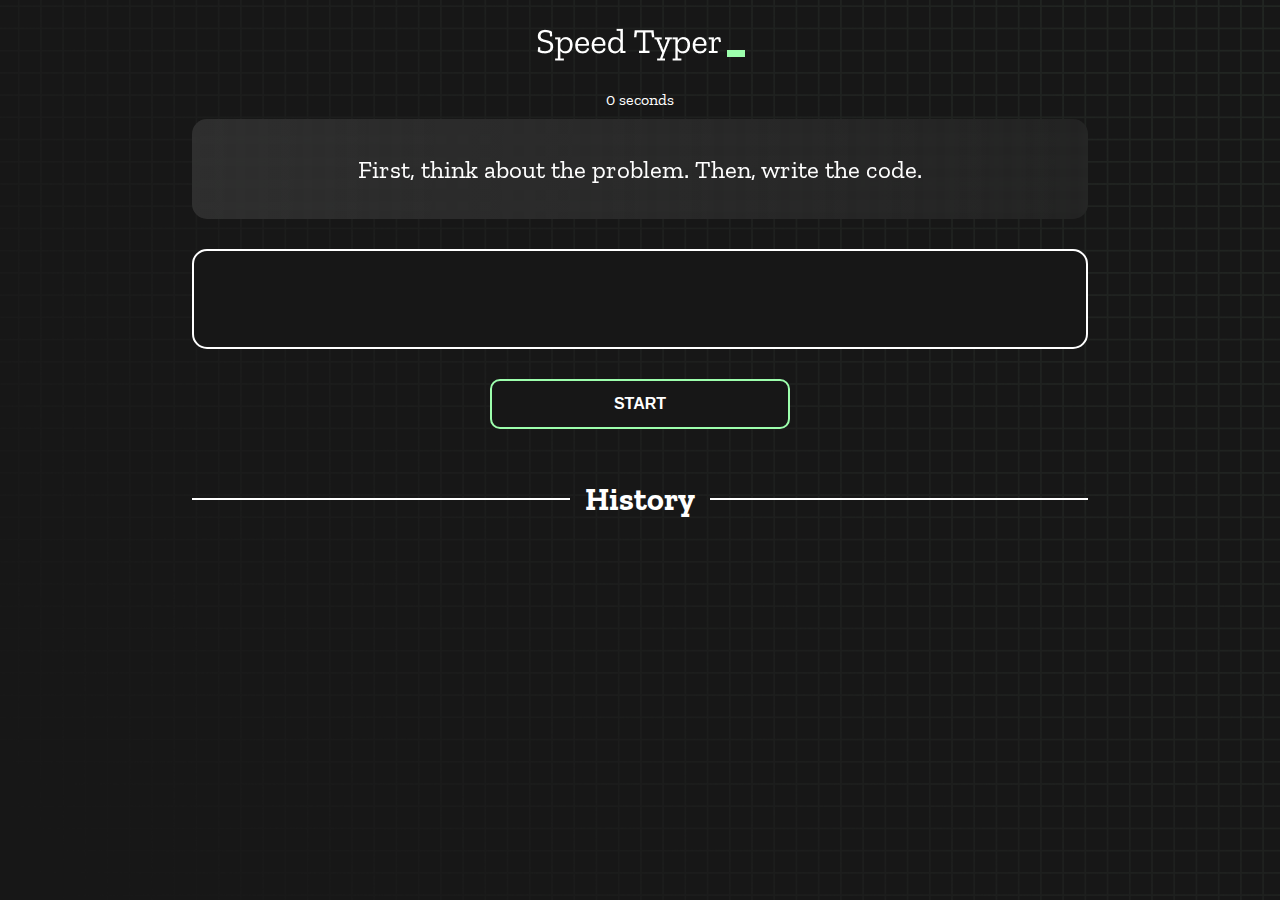
==== index.html @ d13b4f02 "Initial commit" ====
<!DOCTYPE html>
<html lang="en">
  <head>
    <meta charset="UTF-8" />
    <meta http-equiv="X-UA-Compatible" content="IE=edge" />
    <meta name="viewport" content="width=device-width, initial-scale=1.0" />
    <title>Speed Monster</title>
    <link rel="stylesheet" href="styles.css" />
    <link rel="preconnect" href="https://fonts.googleapis.com" />
    <link rel="preconnect" href="https://fonts.gstatic.com" crossorigin />
    <link
      href="https://fonts.googleapis.com/css2?family=Zilla+Slab:wght@300;400;500&display=swap"
      rel="stylesheet"
    />
  </head>
  <body>
    <h1 class="title"><img src="./logo.png" /></h1>
    <div id="show-time">0 seconds</div>

    <div class="box-container">
      <div id="question"></div>

      <div id="display" class="inactive"></div>

      <div class="buttons">
        <button id="starts">START</button>
      </div>

      <div class="divider-container">
        <div class="line"></div>
        <h1 class="title2">History</h1>
        <div class="line"></div>
      </div>
      <div id="histories"></div>
    </div>

    <div id="countdown"></div>
    <div id="modal-background" class="hidden"></div>
    <div id="result" class="hidden"></div>

    <script src="./history.js"></script>
    <script src="./script.js"></script>
  </body>
</html>
---- styles.css ----
* {
  padding: 0;
  margin: 0;
  box-sizing: border-box;
}

body {
  background-image: url("./bg.png");
  background-size: cover;
  background-position: left top;
  font-family: "Zilla Slab", serif;
}

.box-container {
  width: 70%;
  margin: 0 auto;
}

#question {
  height: 100px;
  display: flex;
  align-items: center;
  justify-content: center;
  color: white;
  font-size: 25px;
  border-radius: 15px;
  background: rgb(255, 255, 255);
  background: linear-gradient(
    92.49deg,
    rgba(255, 255, 255, 0.1) 0.18%,
    rgba(255, 255, 255, 0.05) 99.85%
  );
  backdrop-filter: blur(5px);
  margin-bottom: 30px;
}

#display {
  height: 100px;
  display: flex;
  flex-wrap: wrap;
  align-items: center;
  padding-left: 5rem;
  color: white;
  font-size: 32px;
  background-color: #171717;
  border: 2px solid #9dffad;
  border-radius: 15px;
}

#countdown {
  position: fixed;
  height: 100vh;
  width: 100vw;
  background-color: rgba(0, 0, 0, 0.8);
  top: 0;
  left: 0;
  display: flex;
  align-items: center;
  justify-content: center;
  font-size: 3rem;
  color: white;
  display: none;
}
#result {
  position: fixed;
  top: 10%; 
  left: 10%;
  transform: translate(-50%, -50%);
  height: 250px;
  width: 400px;
  background-color: #171717;
  border-radius: 15px;
  border: 2px solid #9dffad;
  color: white;
  text-align: center;
  padding: 2rem;
}
#show-time{
  text-align: center;
  color: white;
  margin: 10px 0;
}

.green {
  color: #9dffad;
}
.red {
  color: #eb6565;
}
.bold {
  font-weight: 700;
}
.inactive {
  border: 2px solid white !important;
}
.hidden {
  display: none;
}
.title {
  text-align: center;
  color: white;
  margin: 20px 0;
}

.divider-container {
  height: 80px;
  display: flex;
  justify-content: center;
  align-items: center;
  gap: 15px;
  margin: 0 auto;
}

.line {
  height: 2px;
  background: white;
  width: 100%;
}

.title2 {
  color: white;
  display: block;
}

.buttons {
  display: flex;
  justify-content: center;
  margin: 30px 0;
}
button {
  padding: 10px 20px;
  border: none;
  font-size: 16px;
  font-weight: bold;
  width: 300px;
  height: 50px;
  color: white;
  background-color: #171717;
  border-radius: 10px;
  border: 2px solid #9dffad;
  cursor: pointer;
}

#histories {
  display: flex;
  flex-wrap: wrap;
  justify-content: space-around;
}

.card {
  width: 100%;
  height: 100%;
  padding: 50px;
  display: flex;
  justify-content: space-between;
  align-items: center;
  padding: 20px 30px;
  color: white;
  border-radius: 15px;
  background: rgb(255, 255, 255);
  background: linear-gradient(
    92.49deg,
    rgba(255, 255, 255, 0.1) 0.18%,
    rgba(255, 255, 255, 0.05) 99.85%
  );
  backdrop-filter: blur(5px);
  margin-bottom: 30px;
}

#modal-background {
  background: rgb(255, 255, 255);
  background: linear-gradient(
    92.49deg,
    rgba(255, 255, 255, 0.1) 0.18%,
    rgba(255, 255, 255, 0.05) 99.85%
  );
  backdrop-filter: blur(5px);
  height: 100vh;
  width: 100%;
  position: fixed;
  top: 0;
}

@media only screen and (max-width: 700px) {
  .box-container {
    padding: 0 20px;
    width: 100%;
  }
  .card {
    flex-direction: column;
  }
}
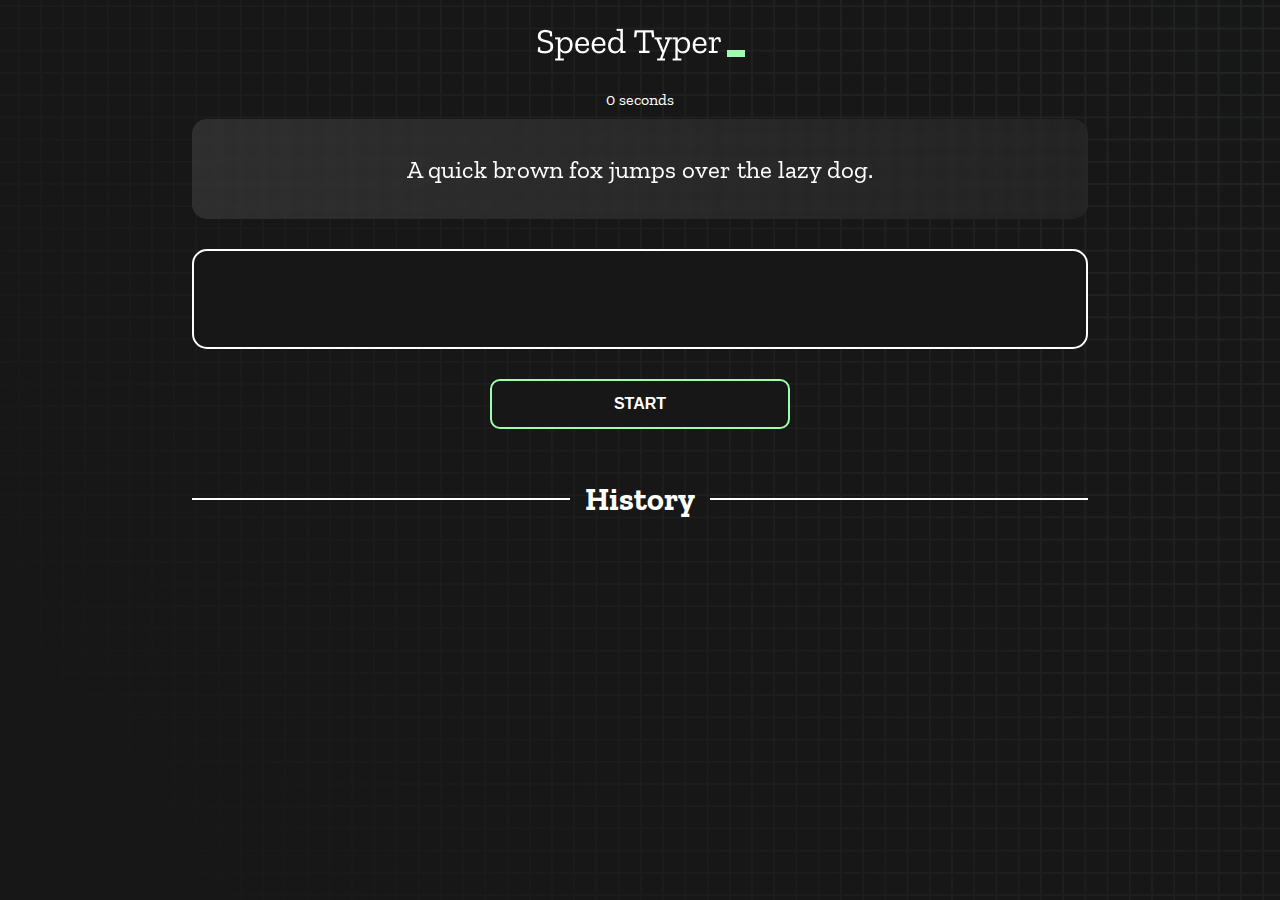
==== commit 87b9cda8: "mistakes count fixed" ====
--- a/index.html
+++ b/index.html
@@ -41,4 +41,4 @@
     <script src="./history.js"></script>
     <script src="./script.js"></script>
   </body>
-</html>
+</html>--- a/styles.css
+++ b/styles.css
@@ -63,8 +63,8 @@
 }
 #result {
   position: fixed;
-  top: 10%; 
-  left: 10%;
+  top: 50%; 
+  left: 50%;
   transform: translate(-50%, -50%);
   height: 250px;
   width: 400px;
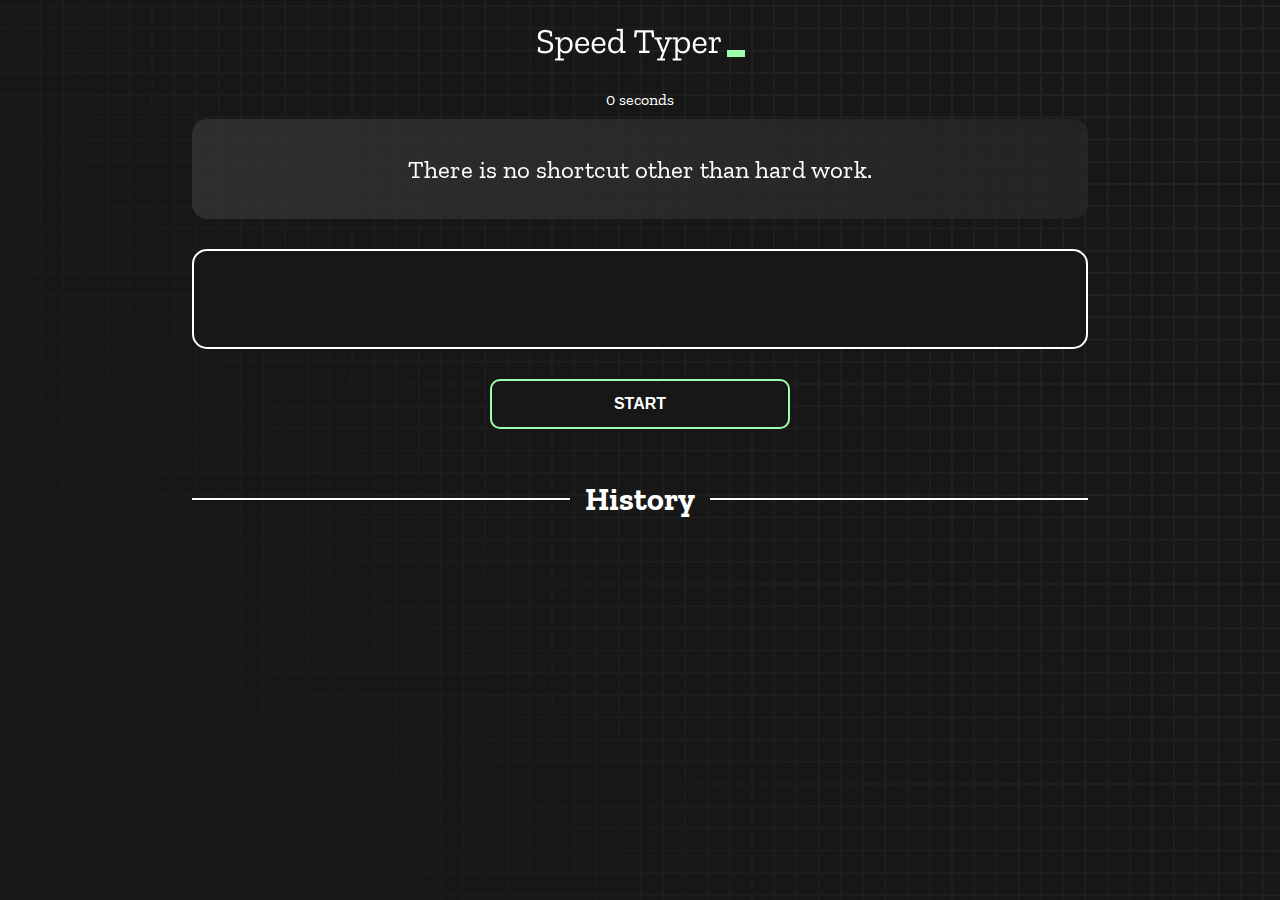
==== commit f293eb69: "history responsiveness fixed" ====
--- a/index.html
+++ b/index.html
@@ -11,7 +11,7 @@
     <link
       href="https://fonts.googleapis.com/css2?family=Zilla+Slab:wght@300;400;500&display=swap"
       rel="stylesheet"
-    />
+      />
   </head>
   <body>
     <h1 class="title"><img src="./logo.png" /></h1>
--- a/styles.css
+++ b/styles.css
@@ -142,9 +142,12 @@
 }
 
 #histories {
-  display: flex;
+  /* display: flex;
   flex-wrap: wrap;
-  justify-content: space-around;
+  justify-content: space-around; */
+  display: grid;
+  grid-template-columns: repeat(3, 1fr);
+  gap: 20px;
 }
 
 .card {
@@ -152,8 +155,9 @@
   height: 100%;
   padding: 50px;
   display: flex;
-  justify-content: space-between;
-  align-items: center;
+  flex-direction: column;
+  /* justify-content: space-between; */
+  /* align-items: center; */
   padding: 20px 30px;
   color: white;
   border-radius: 15px;
@@ -165,6 +169,10 @@
   );
   backdrop-filter: blur(5px);
   margin-bottom: 30px;
+}
+
+.card p{
+  margin-top: 10px;
 }
 
 #modal-background {
@@ -190,3 +198,24 @@
     flex-direction: column;
   }
 }
+
+@media screen and (max-width: 768px) {
+  #histories {
+    display: flex;
+    flex-wrap: wrap;
+    justify-content: space-around;
+  }
+  
+  .card {
+    justify-content: space-between;
+    align-items: center;
+  }
+  .card h3 {
+    text-align: center;
+    margin-bottom: 10px;
+  }
+  
+  .card p{
+    margin-bottom: 7px;
+  }
+}
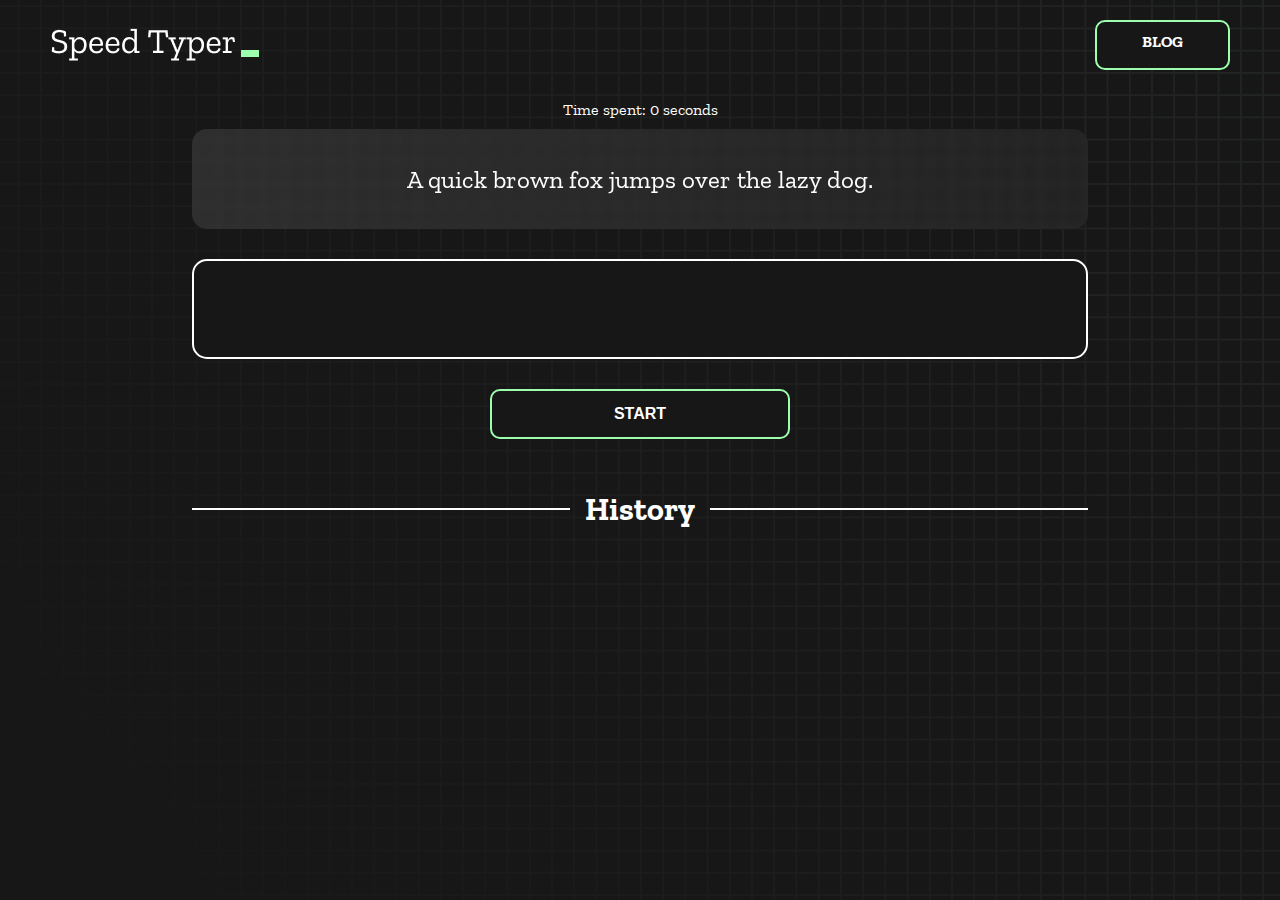
==== commit e6f8173a: "css fixed" ====
--- a/index.html
+++ b/index.html
@@ -14,8 +14,11 @@
       />
   </head>
   <body>
-    <h1 class="title"><img src="./logo.png" /></h1>
-    <div id="show-time">0 seconds</div>
+    <nav id="navbar">
+      <h1 class="title"><img src="./logo.png" /></h1>
+      <a href="blog.html" class="nav-button">Blog</a>
+    </nav>
+    <div id="showTime">Time spent: <span id="show-time">0 seconds<span></div>
 
     <div class="box-container">
       <div id="question"></div>
--- a/styles.css
+++ b/styles.css
@@ -16,8 +16,31 @@
   margin: 0 auto;
 }
 
+nav#navbar {
+  display: flex;
+  justify-content: space-between;
+  align-items: center;
+  padding: 0 50px;
+}
+.nav-button{
+    padding: 10px 20px;
+    border: none;
+    font-size: 16px;
+    font-weight: bold;
+    width: 135px;
+    height: 50px;
+    color: white;
+    text-decoration: none;
+    text-align: center;
+    text-transform: uppercase;
+    background-color: #171717;
+    border-radius: 10px;
+    border: 2px solid #9dffad;
+    cursor: pointer;
+  }
+
 #question {
-  height: 100px;
+  min-height: 100px;
   display: flex;
   align-items: center;
   justify-content: center;
@@ -32,6 +55,7 @@
   );
   backdrop-filter: blur(5px);
   margin-bottom: 30px;
+  padding: 25px;
 }
 
 #display {
@@ -75,7 +99,7 @@
   text-align: center;
   padding: 2rem;
 }
-#show-time{
+#showTime{
   text-align: center;
   color: white;
   margin: 10px 0;
@@ -200,6 +224,13 @@
 }
 
 @media screen and (max-width: 768px) {
+  nav#navbar {
+    flex-direction: column;
+  }
+  .nav-button {
+    margin-bottom: 20px;
+  }
+
   #histories {
     display: flex;
     flex-wrap: wrap;
